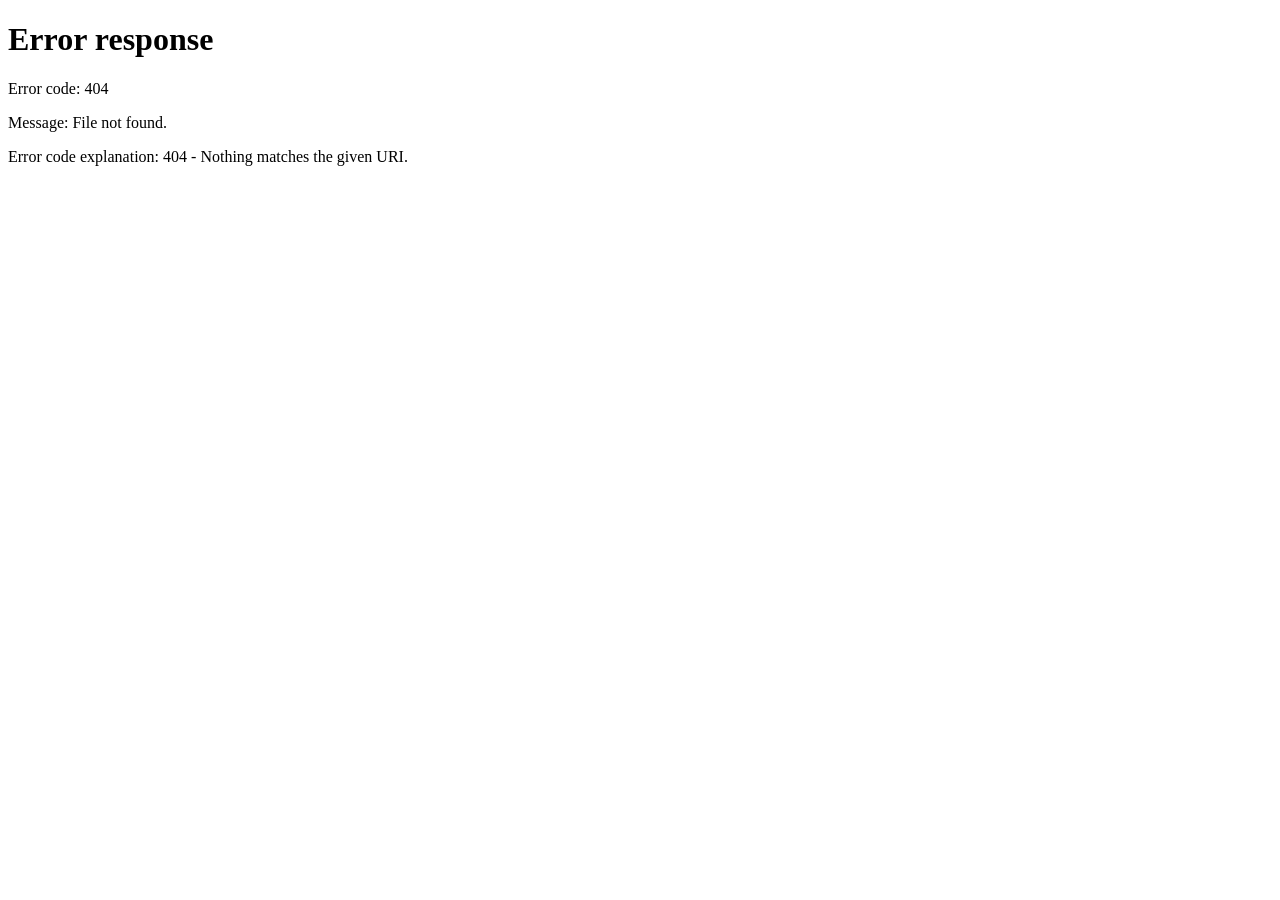
==== index.html @ eb56beee "Save changes" ====
<!DOCTYPE html>
<html>
<head>
<meta http-equiv="refresh" content="0; url=/2026-fi-muni-swe-ops/questions/">
</head>
<body>
Redirecting to <a href="/2026-fi-muni-swe-ops/questions/">SWE OPS Flashcards</a>
</body>
</html>
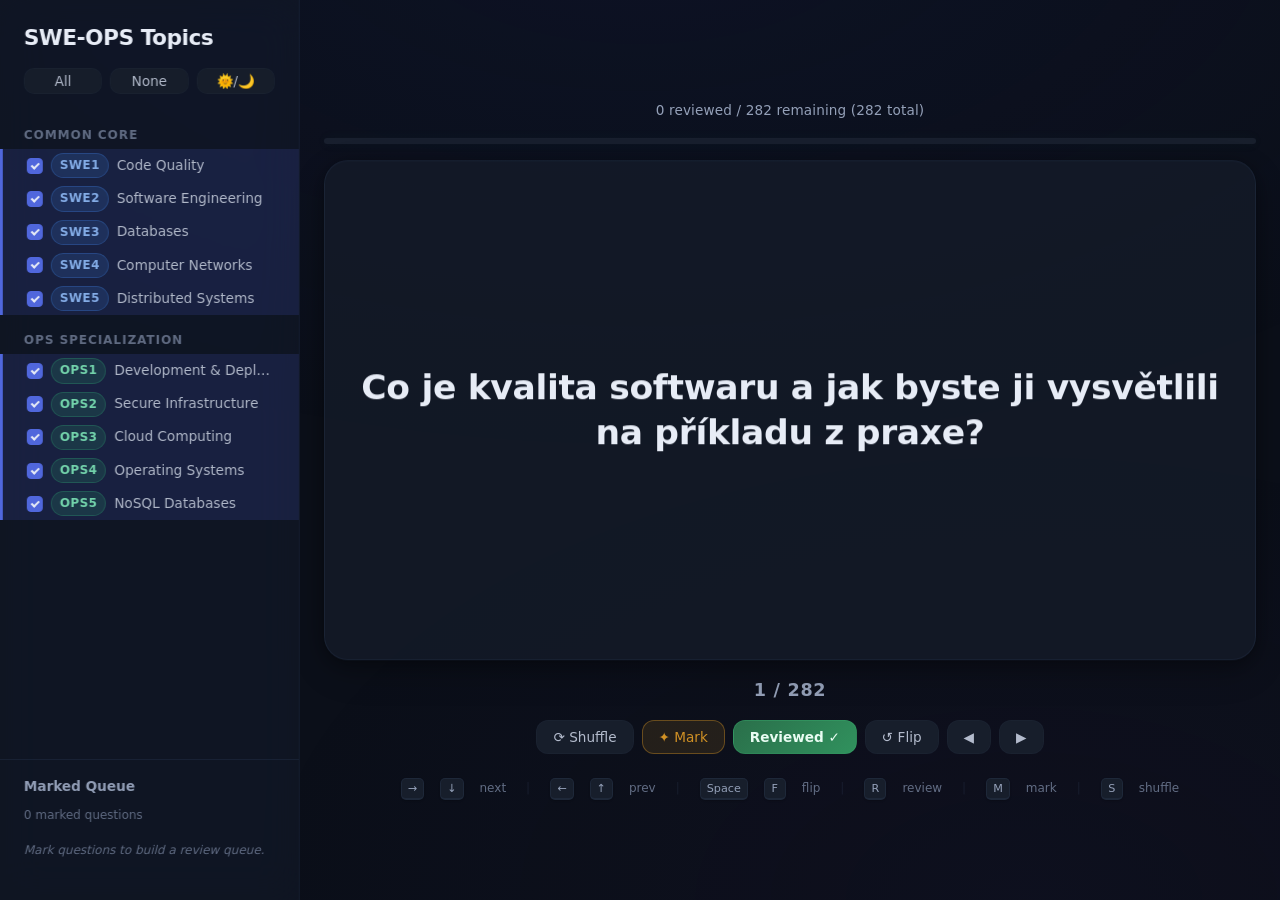
==== commit 5b5409c8: "Save changes" ====
--- a/index.html
+++ b/index.html
@@ -1,9 +1,11 @@
 <!DOCTYPE html>
-<html>
+<html lang="cs">
 <head>
-<meta http-equiv="refresh" content="0; url=/2026-fi-muni-swe-ops/questions/">
+  <meta charset="UTF-8">
+  <title>SWE OPS Flashcards — Redirect</title>
+  <meta http-equiv="refresh" content="0; url=questions/">
 </head>
 <body>
-Redirecting to <a href="/2026-fi-muni-swe-ops/questions/">SWE OPS Flashcards</a>
+  Redirecting to <a href="questions/">SWE OPS Flashcards</a>
 </body>
 </html>
